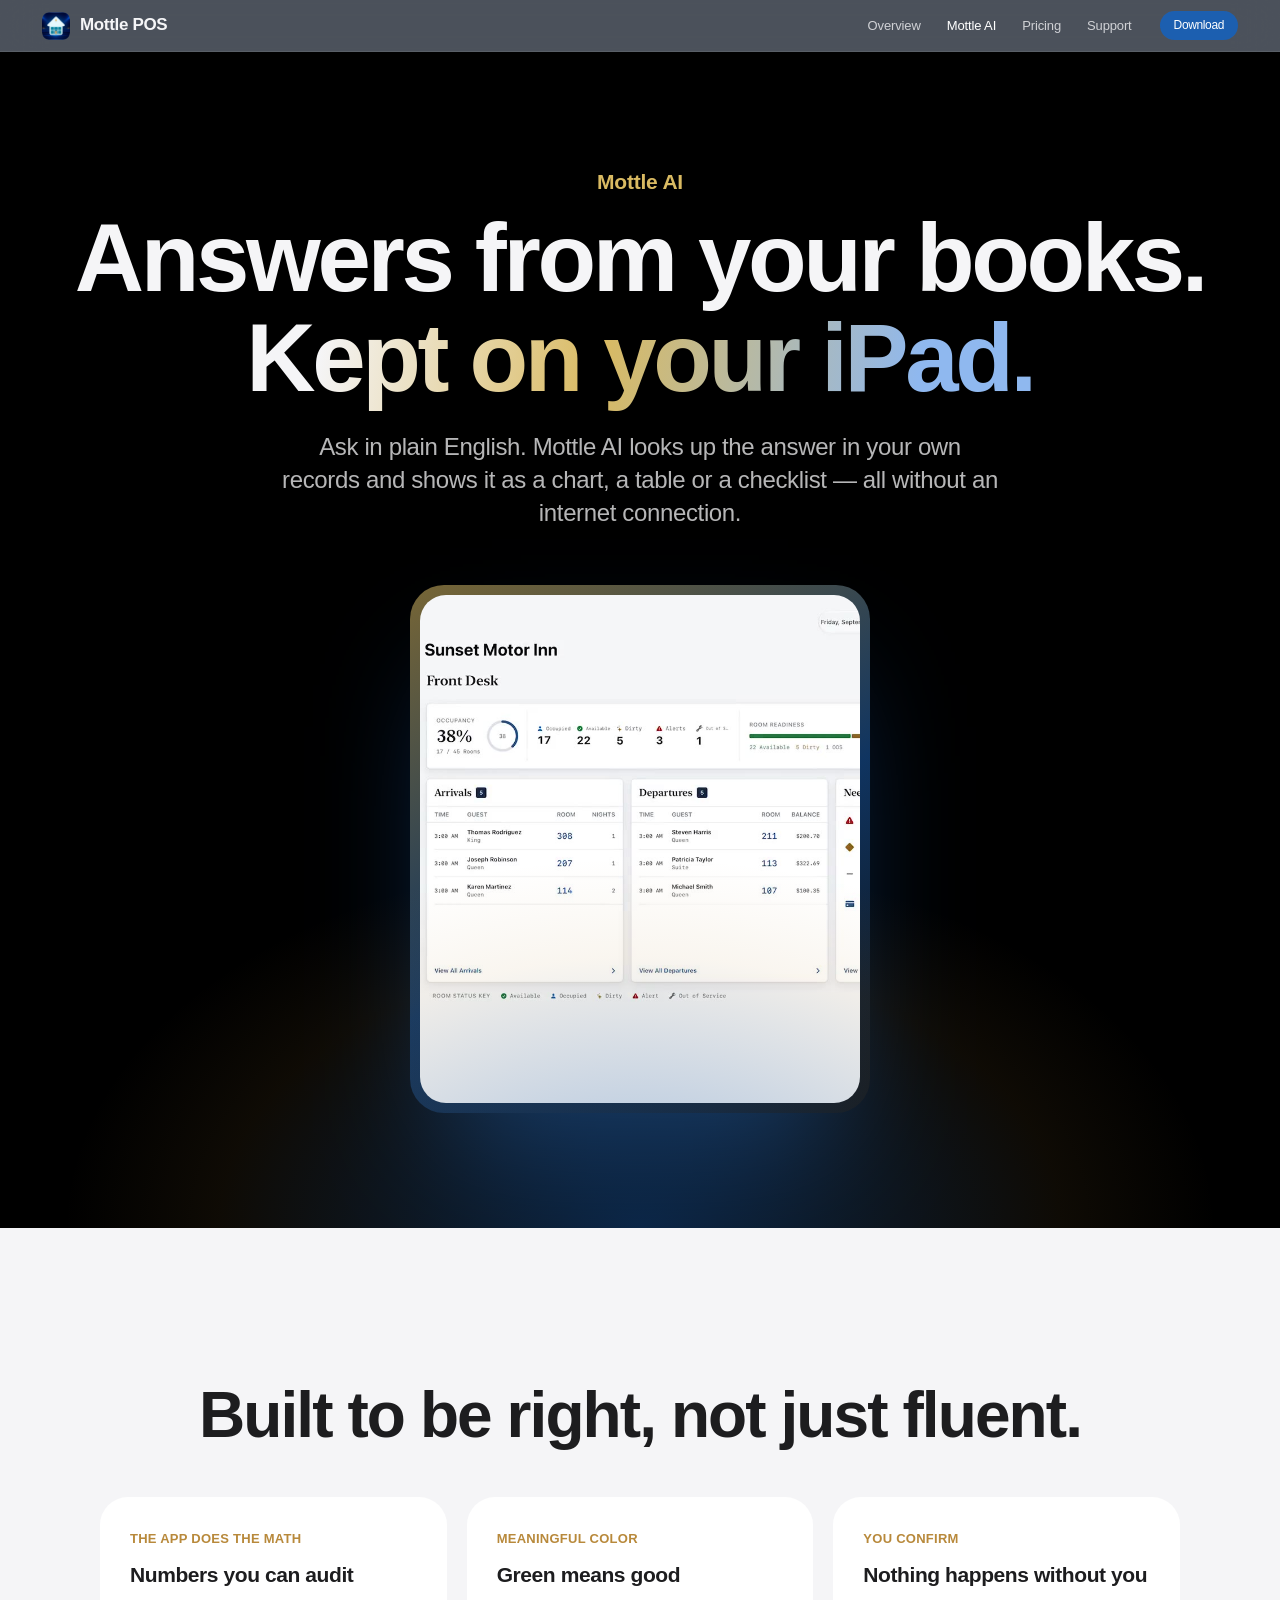
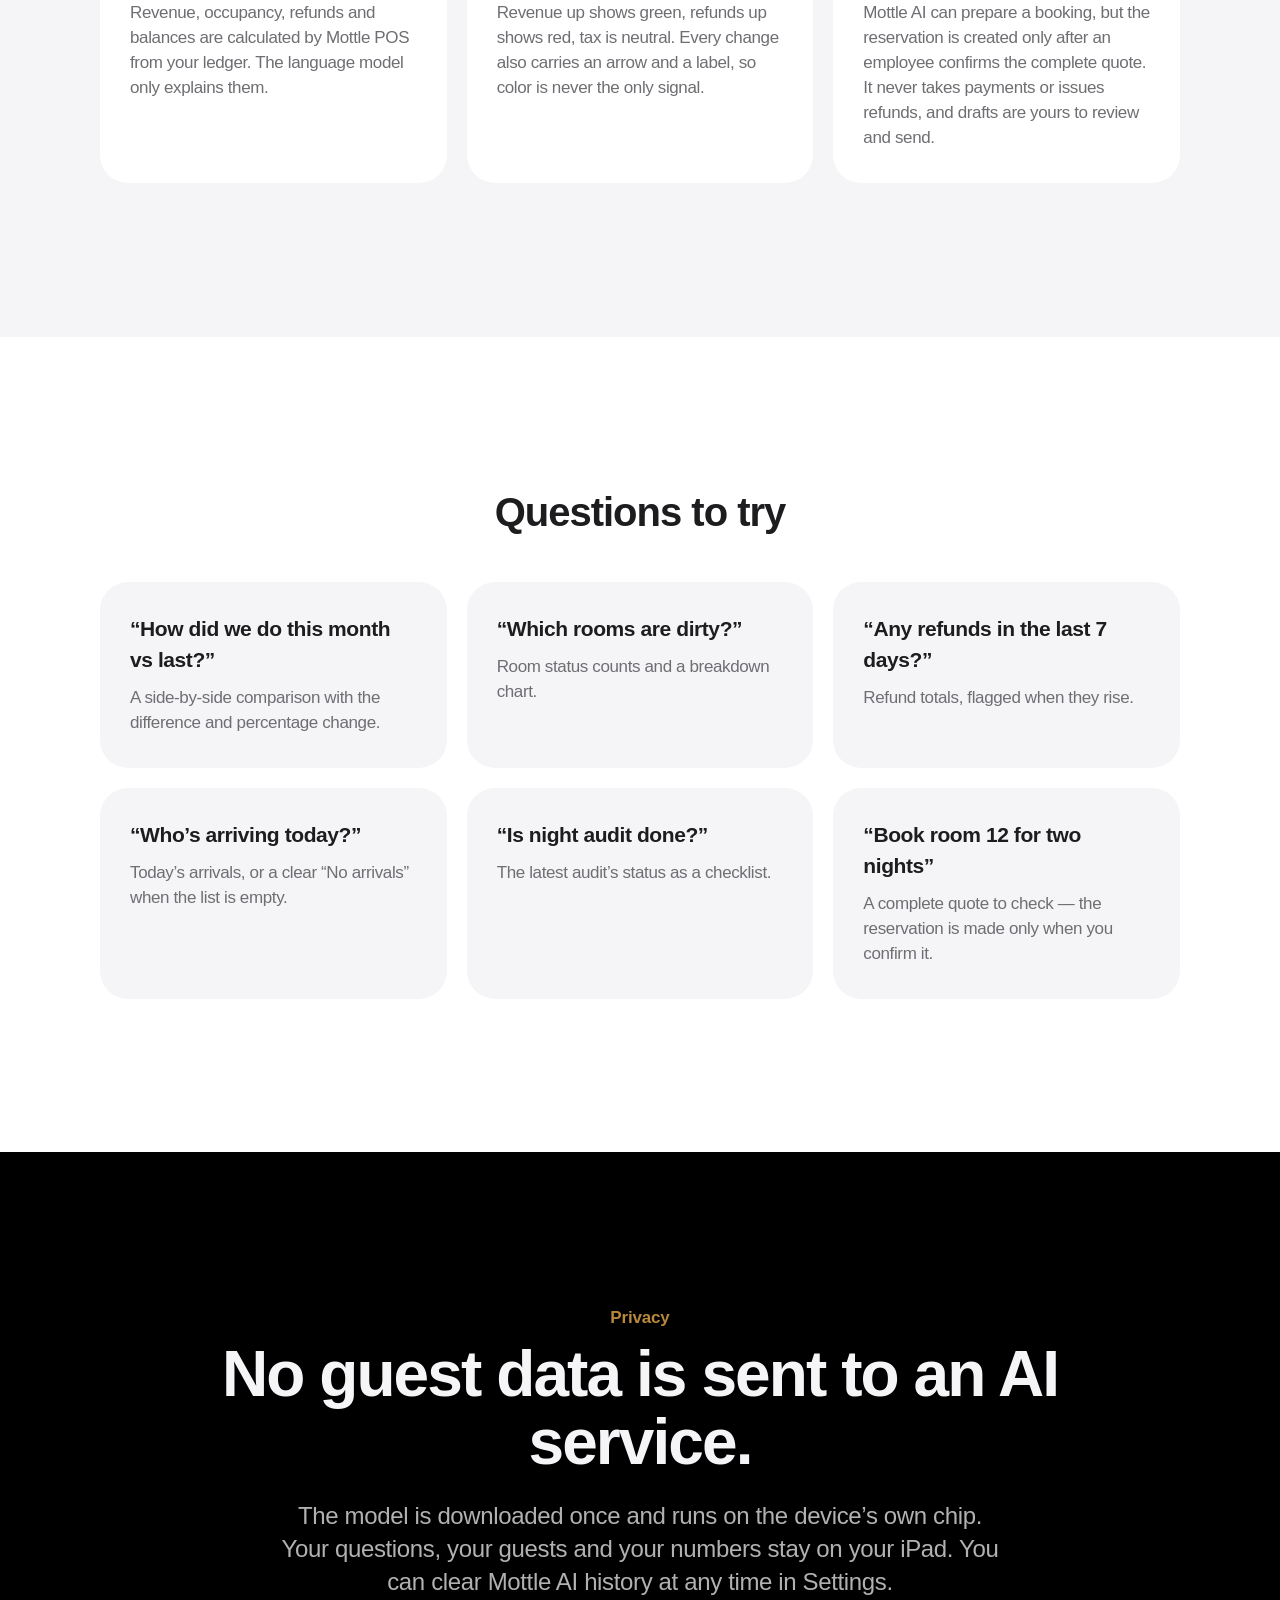
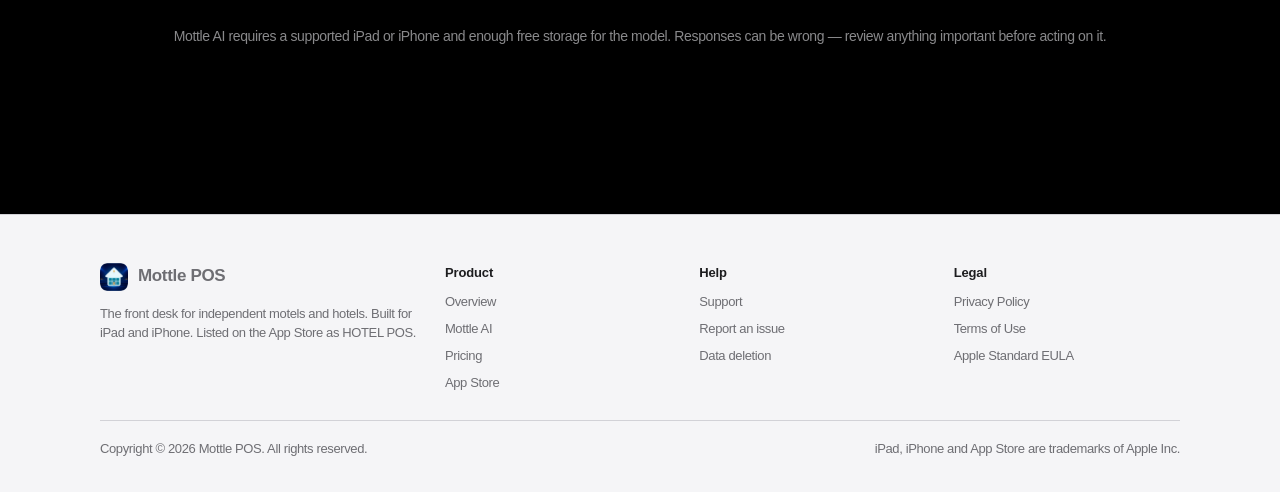
==== ai/index.html @ c990b96b "Mottle POS website" ====
<!doctype html>
<html lang="en">
<head>
  <meta charset="utf-8">
  <meta name="viewport" content="width=device-width, initial-scale=1, viewport-fit=cover">
  <title>Mottle AI — Mottle POS</title>
  <meta name="description" content="Ask your motel anything. Mottle AI runs on your device, uses your own records, and never sends guest data to an AI service.">
  <meta name="theme-color" content="#000000">
  <meta property="og:type" content="website">
  <meta property="og:title" content="Mottle AI — Mottle POS">
  <meta property="og:description" content="Ask your motel anything. Mottle AI runs on your device, uses your own records, and never sends guest data to an AI service.">
  <meta property="og:image" content="../assets/ipad-preview-poster.jpg">
  <meta name="twitter:card" content="summary_large_image">
  <meta name="apple-itunes-app" content="app-id=6763669836">
  <link rel="icon" type="image/png" href="../assets/favicon-64.png">
  <link rel="apple-touch-icon" href="../assets/apple-touch-icon.png">
  <link rel="stylesheet" href="../assets/site.css">
</head>
<body>
  <a class="skip" href="#main">Skip to content</a>
  <header class="nav dark">
    <nav class="nav-inner" aria-label="Main">
      <a class="brand" href="../"><img src="../assets/app-icon-512.png" alt="" width="28" height="28">Mottle POS</a>
      <ul class="nav-links">
        <li><a href="../">Overview</a></li>
        <li><a href="../ai/" aria-current="page">Mottle AI</a></li>
        <li><a href="../pricing/">Pricing</a></li>
        <li><a href="../support/">Support</a></li>
      </ul>
      <a class="nav-cta" href="https://apps.apple.com/us/app/id6763669836" rel="noopener">Download</a>
      <button class="menu-btn" type="button" aria-label="Menu" aria-expanded="false"><span></span><span></span></button>
    </nav>
  </header>
  <main id="main">

    <section class="hero" data-dark-nav style="padding-bottom:clamp(64px,9vw,120px)">
      <p class="eyebrow reveal">Mottle AI</p>
      <h1 class="display reveal" style="--d:1">Answers from your books.<br><span class="gradient-text">Kept on your iPad.</span></h1>
      <p class="lead reveal" style="--d:2">Ask in plain English. Mottle AI looks up the answer in your own records and shows it as a chart, a table or a checklist — all without an internet connection.</p>
      <div class="ai-frame reveal scale" style="max-width:460px;margin:56px auto 0">
        <div class="screen">
          <video src="../assets/ai-demo.mp4" poster="../assets/ai-demo-poster.jpg" muted loop playsinline autoplay data-autoplay preload="metadata" aria-label="Mottle AI answering questions on iPad"></video>
        </div>
      </div>
    </section>

    <section class="section">
      <div class="container center">
        <h2 class="headline reveal">Built to be right, not just fluent.</h2>
        <div class="cards" style="text-align:left">
          <div class="card reveal"><span class="tag">THE APP DOES THE MATH</span><h3>Numbers you can audit</h3><p>Revenue, occupancy, refunds and balances are calculated by Mottle POS from your ledger. The language model only explains them.</p></div>
          <div class="card reveal" style="--d:1"><span class="tag">MEANINGFUL COLOR</span><h3>Green means good</h3><p>Revenue up shows green, refunds up shows red, tax is neutral. Every change also carries an arrow and a label, so color is never the only signal.</p></div>
          <div class="card reveal" style="--d:2"><span class="tag">YOU CONFIRM</span><h3>Nothing happens without you</h3><p>Mottle AI can prepare a booking, but the reservation is created only after an employee confirms the complete quote. It never takes payments or issues refunds, and drafts are yours to review and send.</p></div>
        </div>
      </div>
    </section>

    <section class="section white-section">
      <div class="container">
        <div class="center"><h2 class="title reveal">Questions to try</h2></div>
        <div class="cards">
          <div class="card reveal" style="background:var(--bg)"><h3>“How did we do this month vs last?”</h3><p>A side-by-side comparison with the difference and percentage change.</p></div>
          <div class="card reveal" style="--d:1;background:var(--bg)"><h3>“Which rooms are dirty?”</h3><p>Room status counts and a breakdown chart.</p></div>
          <div class="card reveal" style="--d:2;background:var(--bg)"><h3>“Any refunds in the last 7 days?”</h3><p>Refund totals, flagged when they rise.</p></div>
          <div class="card reveal" style="background:var(--bg)"><h3>“Who’s arriving today?”</h3><p>Today’s arrivals, or a clear “No arrivals” when the list is empty.</p></div>
          <div class="card reveal" style="--d:1;background:var(--bg)"><h3>“Is night audit done?”</h3><p>The latest audit’s status as a checklist.</p></div>
          <div class="card reveal" style="--d:2;background:var(--bg)"><h3>“Book room 12 for two nights”</h3><p>A complete quote to check — the reservation is made only when you confirm it.</p></div>
        </div>
      </div>
    </section>

    <section class="section dark-section statement center" data-dark-nav>
      <div class="container">
        <p class="eyebrow reveal">Privacy</p>
        <h2 class="headline reveal" style="--d:1">No guest data is sent to an AI service.</h2>
        <p class="lead reveal" style="--d:2;max-width:720px;margin:22px auto 0">The model is downloaded once and runs on the device’s own chip. Your questions, your guests and your numbers stay on your iPad. You can clear Mottle AI history at any time in Settings.</p>
        <p class="small muted reveal" style="--d:3;margin-top:28px">Mottle AI requires a supported iPad or iPhone and enough free storage for the model. Responses can be wrong — review anything important before acting on it.</p>
      </div>
    </section>

  </main>
  <footer class="footer">
    <div class="footer-inner">
      <div class="footer-cols">
        <div>
          <a class="brand" href="../"><img src="../assets/app-icon-512.png" alt="" width="28" height="28">Mottle POS</a>
          <p>The front desk for independent motels and hotels. Built for iPad and iPhone. Listed on the App Store as HOTEL POS.</p>
        </div>
        <div>
          <h4>Product</h4>
          <ul>
            <li><a href="../">Overview</a></li>
            <li><a href="../ai/">Mottle AI</a></li>
            <li><a href="../pricing/">Pricing</a></li>
            <li><a href="https://apps.apple.com/us/app/id6763669836" rel="noopener">App Store</a></li>
          </ul>
        </div>
        <div>
          <h4>Help</h4>
          <ul>
            <li><a href="../support/">Support</a></li>
            <li><a href="https://docs.google.com/forms/d/e/1FAIpQLSfP7oIu5GWsGP1WcWIw_g4N7ydCj4RIh4rdEXUlS_z4BDrW8g/viewform" rel="noopener">Report an issue</a></li>
            <li><a href="../data-deletion/">Data deletion</a></li>
          </ul>
        </div>
        <div>
          <h4>Legal</h4>
          <ul>
            <li><a href="../privacy-policy/">Privacy Policy</a></li>
            <li><a href="../terms-of-use/">Terms of Use</a></li>
            <li><a href="https://www.apple.com/legal/internet-services/itunes/dev/stdeula/" rel="noopener">Apple Standard EULA</a></li>
          </ul>
        </div>
      </div>
      <div class="footer-legal">
        <span>Copyright © <span data-year>2026</span> Mottle POS. All rights reserved.</span>
        <span>iPad, iPhone and App Store are trademarks of Apple Inc.</span>
      </div>
    </div>
  </footer>
  <script src="../assets/site.js" defer></script>
</body>
</html>
---- assets/site.css ----
/* Mottle POS — website styles
   Palette from the app (ColorSystem.swift): navy #10243E, gold #B8893B,
   blue #1C5FB0, off-white #F4F6F8, ink #14181B. */

:root {
  --navy: #10243e;
  --navy-2: #1c3a5e;
  --navy-deep: #07121f;
  --gold: #b8893b;
  --gold-soft: #d9ba62;
  --blue: #1c5fb0;
  --blue-bright: #4a90e2;
  --bg: #f5f5f7;
  --surface: #ffffff;
  --ink: #1d1d1f;
  --ink-2: #424245;
  --ink-3: #6e6e73;
  --line: #d2d2d7;
  --green: #216b4a;
  --red: #a33e42;
  --radius: 28px;
  --radius-sm: 18px;
  --max: 1080px;
  --wide: 1240px;
  --nav-h: 52px;
  --ease: cubic-bezier(0.22, 1, 0.36, 1);
  --font: -apple-system, BlinkMacSystemFont, "SF Pro Display", "SF Pro Text", "Inter", "Helvetica Neue", Arial, sans-serif;
  color-scheme: light;
}

*, *::before, *::after { box-sizing: border-box; }
html { -webkit-text-size-adjust: 100%; scroll-behavior: smooth; }
body {
  margin: 0;
  font-family: var(--font);
  color: var(--ink);
  background: var(--bg);
  font-size: 17px;
  line-height: 1.47;
  letter-spacing: -0.022em;
  -webkit-font-smoothing: antialiased;
  text-rendering: optimizeLegibility;
  overflow-x: hidden;
}
img, video { display: block; max-width: 100%; }
a { color: var(--blue); text-decoration: none; }
a:hover { text-decoration: underline; text-underline-offset: 3px; }
:focus-visible { outline: 3px solid var(--blue-bright); outline-offset: 3px; border-radius: 6px; }

.skip {
  position: absolute; left: 16px; top: -60px; z-index: 100;
  background: var(--ink); color: #fff; padding: 10px 16px; border-radius: 10px;
}
.skip:focus { top: 12px; }

/* ---------- Navigation ---------- */
.nav {
  position: sticky; top: 0; z-index: 50;
  height: var(--nav-h);
  background: rgba(251, 251, 253, 0.72);
  -webkit-backdrop-filter: saturate(180%) blur(20px);
  backdrop-filter: saturate(180%) blur(20px);
  border-bottom: 1px solid rgba(0, 0, 0, 0.06);
  transition: background 0.3s var(--ease);
}
.nav.dark { background: rgba(10, 18, 31, 0.72); border-bottom-color: rgba(255, 255, 255, 0.08); }
.nav-inner {
  max-width: var(--wide); height: 100%; margin: 0 auto; padding: 0 22px;
  display: flex; align-items: center; gap: 28px;
}
.brand { display: flex; align-items: center; gap: 10px; color: var(--ink); font-weight: 600; font-size: 17px; letter-spacing: -0.02em; }
.brand:hover { text-decoration: none; }
.brand img { width: 28px; height: 28px; border-radius: 7px; }
.nav.dark .brand { color: #f5f5f7; }
.nav-links { display: flex; gap: 26px; margin-left: auto; list-style: none; padding: 0; }
.nav-links a { color: var(--ink-2); font-size: 13px; letter-spacing: -0.01em; }
.nav-links a:hover, .nav-links a[aria-current="page"] { color: var(--ink); text-decoration: none; }
.nav.dark .nav-links a { color: rgba(245, 245, 247, 0.78); }
.nav.dark .nav-links a:hover, .nav.dark .nav-links a[aria-current="page"] { color: #fff; }
.nav-cta {
  font-size: 12px; font-weight: 500; color: #fff; background: var(--blue);
  padding: 6px 14px; border-radius: 980px; white-space: nowrap;
}
.nav-cta:hover { text-decoration: none; background: #1a54a0; }
.menu-btn { display: none; margin-left: auto; background: none; border: 0; padding: 8px; color: inherit; cursor: pointer; }
.menu-btn span { display: block; width: 18px; height: 1.5px; background: currentColor; margin: 5px 0; transition: transform 0.3s var(--ease), opacity 0.2s; }
.nav.dark .menu-btn { color: #f5f5f7; }

@media (max-width: 820px) {
  .menu-btn { display: block; }
  .nav-cta { display: none; }
  .nav-links {
    position: fixed; inset: var(--nav-h) 0 auto 0;
    flex-direction: column; gap: 0; margin: 0; padding: 8px 22px 24px;
    background: rgba(251, 251, 253, 0.97);
    -webkit-backdrop-filter: blur(20px); backdrop-filter: blur(20px);
    border-bottom: 1px solid var(--line);
    transform: translateY(-8px); opacity: 0; pointer-events: none;
    transition: transform 0.35s var(--ease), opacity 0.25s;
  }
  .nav.dark .nav-links { background: rgba(10, 18, 31, 0.97); border-bottom-color: rgba(255,255,255,0.1); }
  .nav-links a { display: block; font-size: 22px; font-weight: 600; padding: 12px 0; color: var(--ink); }
  .nav.dark .nav-links a { color: #f5f5f7; }
  .nav.open .nav-links { transform: none; opacity: 1; pointer-events: auto; }
  .nav.open .menu-btn span:first-child { transform: translateY(3.25px) rotate(45deg); }
  .nav.open .menu-btn span:last-child { transform: translateY(-3.25px) rotate(-45deg); }
}

/* ---------- Typography ---------- */
.eyebrow { font-size: 17px; font-weight: 600; letter-spacing: -0.01em; color: var(--gold); margin: 0 0 10px; }
.display {
  font-size: clamp(44px, 8vw, 96px); line-height: 1.04; font-weight: 700;
  letter-spacing: -0.035em; margin: 0;
}
.headline { font-size: clamp(34px, 5.4vw, 64px); line-height: 1.06; font-weight: 700; letter-spacing: -0.03em; margin: 0; }
.title { font-size: clamp(26px, 3.4vw, 40px); line-height: 1.1; font-weight: 700; letter-spacing: -0.025em; margin: 0; }
.lead { font-size: clamp(19px, 2.2vw, 24px); line-height: 1.38; color: var(--ink-2); font-weight: 500; letter-spacing: -0.015em; }
.muted { color: var(--ink-3); }
.small { font-size: 14px; line-height: 1.43; }
.gradient-text {
  background: linear-gradient(100deg, #f5f5f7 10%, #d9ba62 45%, #8fb8ef 85%);
  -webkit-background-clip: text; background-clip: text; color: transparent;
}
.gold-text {
  background: linear-gradient(95deg, #d9ba62, #b8893b 60%, #f0d58c);
  -webkit-background-clip: text; background-clip: text; color: transparent;
}

/* ---------- Layout ---------- */
.section { padding: clamp(80px, 12vw, 160px) 22px; position: relative; }
.container { max-width: var(--max); margin: 0 auto; }
.wide { max-width: var(--wide); margin: 0 auto; }
.center { text-align: center; }
.dark-section { background: #000; color: #f5f5f7; }
.dark-section .lead { color: rgba(245, 245, 247, 0.72); }
.dark-section .muted { color: rgba(245, 245, 247, 0.56); }
.navy-section { background: radial-gradient(120% 90% at 50% 0%, #1c3a5e 0%, #10243e 45%, #07121f 100%); color: #f5f5f7; }
.navy-section .lead { color: rgba(245, 245, 247, 0.74); }
.white-section { background: var(--surface); }

/* ---------- Buttons ---------- */
.actions { display: flex; flex-wrap: wrap; gap: 14px 28px; align-items: center; }
.center .actions, .hero .actions, .final .actions { justify-content: center; }
.btn {
  display: inline-flex; align-items: center; gap: 8px;
  font-size: 17px; font-weight: 500; padding: 12px 24px; border-radius: 980px;
  background: var(--blue); color: #fff; border: 0; cursor: pointer;
  transition: transform 0.25s var(--ease), background 0.2s;
}
.btn:hover { text-decoration: none; background: #1a54a0; transform: translateY(-1px); }
.btn.light { background: #f5f5f7; color: var(--ink); }
.btn.light:hover { background: #fff; }
.link-arrow { font-size: 17px; font-weight: 500; color: var(--blue-bright); }
.white-section .link-arrow, .light-link .link-arrow { color: var(--blue); }
.link-arrow::after { content: " ›"; }
.appstore-badge { display: inline-flex; align-items: center; gap: 10px; background: #000; color: #fff; border: 1px solid rgba(255,255,255,0.28); border-radius: 12px; padding: 8px 18px 8px 14px; transition: transform 0.25s var(--ease); }
.appstore-badge:hover { text-decoration: none; transform: translateY(-1px); }
.appstore-badge svg { width: 26px; height: 26px; }
.appstore-badge small { display: block; font-size: 11px; line-height: 1; opacity: 0.85; letter-spacing: 0; }
.appstore-badge strong { display: block; font-size: 20px; line-height: 1.1; font-weight: 600; letter-spacing: -0.02em; }

/* ---------- Hero ---------- */
.hero {
  background: #000; color: #f5f5f7; text-align: center;
  padding: clamp(64px, 9vw, 120px) 22px 0; overflow: hidden; position: relative;
}
.hero::before {
  content: ""; position: absolute; inset: auto 0 0 0; height: 70%;
  background: radial-gradient(60% 60% at 50% 100%, rgba(28, 95, 176, 0.38), rgba(184, 137, 59, 0.08) 55%, transparent 75%);
  pointer-events: none;
}
.hero .eyebrow { color: var(--gold-soft); font-size: 21px; }
.hero .lead { max-width: 720px; margin: 22px auto 34px; color: rgba(245, 245, 247, 0.74); }
.hero-device { position: relative; margin: clamp(48px, 7vw, 88px) auto 0; max-width: 1080px; perspective: 1600px; }
.hero-device .ipad {
  transform: translateY(calc((1 - var(--p, 0)) * 60px)) scale(calc(0.86 + var(--p, 0) * 0.14)) rotateX(calc((1 - var(--p, 0)) * 14deg));
  transform-origin: 50% 100%;
  transition: transform 0.08s linear;
}
.hero-note { position: relative; padding: 22px 0 46px; font-size: 12px; color: rgba(245, 245, 247, 0.48); }

/* ---------- Device frames ---------- */
.ipad {
  background: linear-gradient(145deg, #2b2b2e, #0b0b0d 60%, #1c1c1f);
  border-radius: clamp(22px, 3.2vw, 46px);
  padding: clamp(10px, 1.4vw, 18px);
  box-shadow: 0 0 0 1px rgba(255,255,255,0.07) inset, 0 50px 120px -30px rgba(0,0,0,0.65), 0 30px 60px -40px rgba(28,95,176,0.6);
}
.ipad .screen { border-radius: clamp(12px, 1.8vw, 28px); overflow: hidden; background: #0b0b0d; aspect-ratio: 4 / 3; position: relative; }
.ipad.portrait .screen { aspect-ratio: 3 / 4; }
.ipad .screen video, .ipad .screen img { width: 100%; height: 100%; object-fit: cover; }
.phone {
  background: linear-gradient(145deg, #3a3a3d, #0d0d0f 55%, #232326);
  border-radius: 54px; padding: 11px;
  box-shadow: 0 0 0 1px rgba(255,255,255,0.08) inset, 0 40px 90px -30px rgba(0,0,0,0.55);
}
.phone .screen { border-radius: 44px; overflow: hidden; aspect-ratio: 1320 / 2868; background: #fff; }
.phone .screen img { width: 100%; height: 100%; object-fit: cover; }

/* ---------- Reveal motion ---------- */
.reveal { opacity: 0; transform: translateY(32px); transition: opacity 1s var(--ease), transform 1.1s var(--ease); transition-delay: calc(var(--d, 0) * 90ms); }
.reveal.in { opacity: 1; transform: none; }
.reveal.scale { transform: scale(0.94); }
.reveal.scale.in { transform: none; }

/* ---------- Highlights strip ---------- */
.highlights { display: grid; grid-template-columns: repeat(3, 1fr); gap: 20px; margin-top: 56px; }
.highlight { background: var(--surface); border-radius: var(--radius); padding: 34px 30px; }
.highlight .icon { width: 44px; height: 44px; border-radius: 12px; display: grid; place-items: center; background: #eef3fb; color: var(--blue); margin-bottom: 18px; }
.highlight h3 { margin: 0 0 8px; font-size: 21px; letter-spacing: -0.02em; }
.highlight p { margin: 0; color: var(--ink-3); }
@media (max-width: 820px) { .highlights { grid-template-columns: 1fr; } }

/* ---------- Scroll story ---------- */
.story { display: grid; grid-template-columns: 0.9fr 1.1fr; gap: clamp(32px, 6vw, 96px); align-items: start; }
.story-steps { padding: 18vh 0; }
.story-step { min-height: 72vh; display: flex; flex-direction: column; justify-content: center; opacity: 0.28; transition: opacity 0.6s var(--ease); }
.story-step.active { opacity: 1; }
.story-step .num { font-size: 14px; font-weight: 600; color: var(--gold); letter-spacing: 0.04em; margin-bottom: 14px; }
.story-step h3 { font-size: clamp(30px, 3.6vw, 44px); line-height: 1.08; letter-spacing: -0.028em; margin: 0 0 16px; }
.story-step p { font-size: 19px; color: var(--ink-2); margin: 0; max-width: 440px; }
.story-step ul { margin: 18px 0 0; padding: 0; list-style: none; color: var(--ink-3); font-size: 15px; }
.story-step li { padding: 6px 0 6px 26px; position: relative; }
.story-step li::before { content: ""; position: absolute; left: 0; top: 12px; width: 14px; height: 8px; border-left: 2px solid var(--green); border-bottom: 2px solid var(--green); transform: rotate(-45deg); }
.story-visual { position: sticky; top: calc(var(--nav-h) + 6vh); height: 82vh; display: flex; align-items: center; justify-content: center; }
.story-visual .ipad { width: 100%; }
.story-visual .screen img { position: absolute; inset: 0; opacity: 0; transform: scale(1.03); transition: opacity 0.7s var(--ease), transform 0.9s var(--ease); }
.story-visual .screen img.active { opacity: 1; transform: none; }
.story-mobile-img { display: none; }
@media (max-width: 900px) {
  .story { grid-template-columns: 1fr; }
  .story-visual { display: none; }
  .story-steps { padding: 0; }
  .story-step { min-height: 0; opacity: 1; padding: 36px 0; }
  .story-mobile-img { display: block; margin-top: 26px; }
  .story-mobile-img .ipad { max-width: 560px; }
}

/* ---------- Big statement ---------- */
.statement .headline { max-width: 900px; margin: 0 auto; }
.stat-row { display: grid; grid-template-columns: repeat(3, 1fr); gap: 20px; margin-top: 64px; text-align: left; }
.stat { border-top: 1px solid rgba(255,255,255,0.16); padding-top: 22px; }
.stat strong { display: block; font-size: clamp(34px, 4.4vw, 56px); line-height: 1; letter-spacing: -0.035em; margin-bottom: 12px; }
.stat span { color: rgba(245, 245, 247, 0.66); font-size: 16px; }
@media (max-width: 820px) { .stat-row { grid-template-columns: 1fr; } }

/* ---------- Mottle AI ---------- */
.ai-grid { display: grid; grid-template-columns: 1fr 1fr; gap: clamp(40px, 7vw, 100px); align-items: center; margin-top: 72px; }
.ai-frame { border-radius: 34px; padding: 10px; background: linear-gradient(150deg, rgba(217,186,98,0.55), rgba(28,95,176,0.55) 55%, rgba(255,255,255,0.06)); box-shadow: 0 60px 120px -40px rgba(28, 95, 176, 0.55); }
.ai-frame .screen { border-radius: 26px; overflow: hidden; background: #f4f6f8; aspect-ratio: 780 / 900; }
.ai-frame video, .ai-frame img { width: 100%; height: 100%; object-fit: cover; }
.chat { display: grid; gap: 14px; }
.bubble { max-width: 88%; padding: 14px 18px; border-radius: 22px; font-size: 17px; line-height: 1.38; }
.bubble.ask { justify-self: end; background: var(--blue); color: #fff; border-bottom-right-radius: 6px; }
.bubble.answer { background: rgba(255,255,255,0.08); border: 1px solid rgba(255,255,255,0.12); color: #f5f5f7; border-bottom-left-radius: 6px; }
.bubble.answer b { color: var(--gold-soft); font-weight: 600; }
.ai-points { margin: 40px 0 0; padding: 0; list-style: none; display: grid; gap: 18px; }
.ai-points li { display: grid; grid-template-columns: 28px 1fr; gap: 14px; color: rgba(245,245,247,0.78); }
.ai-points svg { width: 24px; height: 24px; color: var(--gold-soft); margin-top: 2px; }
.ai-points strong { color: #fff; display: block; font-weight: 600; }
@media (max-width: 900px) { .ai-grid { grid-template-columns: 1fr; } .ai-frame { max-width: 460px; margin: 0 auto; } }

/* ---------- iPhone fan ---------- */
.phones { display: flex; justify-content: center; align-items: flex-end; gap: 0; margin-top: 72px; height: clamp(420px, 56vw, 640px); }
.phones .phone { width: clamp(170px, 23vw, 290px); transition: transform 0.1s linear; }
.phones .phone:nth-child(1) { transform: translateX(calc(var(--f, 1) * 38%)) rotate(calc(var(--f, 1) * -9deg)) scale(0.9); z-index: 1; }
.phones .phone:nth-child(2) { z-index: 2; margin: 0 -6%; }
.phones .phone:nth-child(3) { transform: translateX(calc(var(--f, 1) * -38%)) rotate(calc(var(--f, 1) * 9deg)) scale(0.9); z-index: 1; }

/* ---------- Film ---------- */
.film { position: relative; border-radius: var(--radius); overflow: hidden; background: #000; aspect-ratio: 16 / 9; box-shadow: 0 50px 100px -40px rgba(0,0,0,0.5); }
.film video { width: 100%; height: 100%; object-fit: cover; }
.film-toggle {
  position: absolute; right: 18px; bottom: 18px; width: 44px; height: 44px; border-radius: 50%;
  border: 0; cursor: pointer; display: grid; place-items: center; color: #fff;
  background: rgba(30, 30, 32, 0.6); -webkit-backdrop-filter: blur(12px); backdrop-filter: blur(12px);
}
.film-toggle svg { width: 18px; height: 18px; }

/* ---------- Pricing ---------- */
.plans { display: grid; grid-template-columns: 1fr 1fr; gap: 22px; margin-top: 56px; text-align: left; }
.plan { background: var(--surface); border-radius: var(--radius); padding: 40px 36px; display: flex; flex-direction: column; box-shadow: 0 1px 0 rgba(0,0,0,0.03); }
.plan.featured { background: linear-gradient(160deg, #10243e, #07121f); color: #f5f5f7; position: relative; overflow: hidden; }
.plan.featured::after { content: ""; position: absolute; inset: -40% -30% auto auto; width: 70%; height: 80%; background: radial-gradient(circle, rgba(217,186,98,0.25), transparent 65%); }
.plan h3 { margin: 0; font-size: 24px; letter-spacing: -0.02em; }
.plan .price { font-size: 56px; font-weight: 700; letter-spacing: -0.04em; margin: 18px 0 4px; line-height: 1; }
.plan .price small { font-size: 19px; font-weight: 500; letter-spacing: -0.01em; color: var(--ink-3); }
.plan.featured .price small, .plan.featured .muted { color: rgba(245,245,247,0.62); }
.plan ul { list-style: none; padding: 0; margin: 26px 0 30px; display: grid; gap: 12px; flex: 1; }
.plan li { padding-left: 26px; position: relative; }
.plan li::before { content: ""; position: absolute; left: 2px; top: 8px; width: 12px; height: 7px; border-left: 2px solid var(--green); border-bottom: 2px solid var(--green); transform: rotate(-45deg); }
.plan.featured li::before { border-color: var(--gold-soft); }
.badge { display: inline-block; font-size: 12px; font-weight: 600; letter-spacing: 0.02em; color: var(--navy); background: var(--gold-soft); padding: 4px 10px; border-radius: 980px; margin-bottom: 14px; align-self: flex-start; }
@media (max-width: 820px) { .plans { grid-template-columns: 1fr; } }

/* ---------- Cards ---------- */
.cards { display: grid; grid-template-columns: repeat(3, 1fr); gap: 20px; margin-top: 48px; }
.card { background: var(--surface); border-radius: var(--radius); padding: 32px 30px; }
.card h3 { margin: 0 0 10px; font-size: 21px; letter-spacing: -0.02em; }
.card p { margin: 0; color: var(--ink-3); }
.card .tag { font-size: 13px; font-weight: 600; color: var(--gold); margin-bottom: 12px; display: block; letter-spacing: 0.02em; }
.dark-section .card, .navy-section .card { background: rgba(255,255,255,0.06); border: 1px solid rgba(255,255,255,0.1); }
.dark-section .card p, .navy-section .card p { color: rgba(245,245,247,0.68); }
@media (max-width: 900px) { .cards { grid-template-columns: 1fr; } }

/* ---------- Final CTA ---------- */
.final { text-align: center; }
.final .app-icon { width: 112px; height: 112px; border-radius: 26px; margin: 0 auto 28px; box-shadow: 0 24px 50px -18px rgba(28, 95, 176, 0.6); }

/* ---------- Document pages ---------- */
.page-hero { padding: clamp(72px, 10vw, 128px) 22px clamp(40px, 6vw, 72px); text-align: center; }
.page-hero .lead { max-width: 720px; margin: 20px auto 0; }
.doc { max-width: 760px; margin: 0 auto; padding: 0 22px clamp(80px, 10vw, 140px); }
.doc .updated { font-size: 14px; color: var(--ink-3); margin-bottom: 36px; }
.doc section { background: var(--surface); border-radius: var(--radius-sm); padding: 30px 32px; margin-bottom: 16px; }
.doc h2 { font-size: 24px; letter-spacing: -0.02em; margin: 0 0 12px; }
.doc p, .doc li { color: var(--ink-2); font-size: 17px; }
.doc p:last-child { margin-bottom: 0; }
.doc ul { padding-left: 20px; margin: 10px 0 0; }
.doc li { margin: 6px 0; }
.toc { display: flex; flex-wrap: wrap; gap: 10px; justify-content: center; margin-top: 30px; }
.toc a { font-size: 14px; padding: 7px 14px; border-radius: 980px; background: var(--surface); color: var(--ink-2); }
.toc a:hover { text-decoration: none; color: var(--ink); }

.help-grid { display: grid; grid-template-columns: repeat(2, 1fr); gap: 20px; max-width: var(--max); margin: 0 auto; }
.help-card { background: var(--surface); border-radius: var(--radius); padding: 34px 32px; display: flex; flex-direction: column; }
.help-card.primary { background: linear-gradient(160deg, #10243e, #07121f); color: #f5f5f7; grid-column: span 2; }
.help-card.primary p { color: rgba(245,245,247,0.74); }
.help-card h2 { margin: 0 0 10px; font-size: 26px; letter-spacing: -0.02em; }
.help-card p { color: var(--ink-2); margin: 0 0 18px; }
.help-card .actions { margin-top: auto; }
@media (max-width: 820px) { .help-grid { grid-template-columns: 1fr; } .help-card.primary { grid-column: auto; } }

details.faq { background: var(--surface); border-radius: var(--radius-sm); padding: 22px 26px; margin-bottom: 12px; }
details.faq summary { cursor: pointer; font-size: 19px; font-weight: 600; letter-spacing: -0.015em; list-style: none; display: flex; justify-content: space-between; gap: 16px; }
details.faq summary::-webkit-details-marker { display: none; }
details.faq summary::after { content: "+"; color: var(--blue); font-weight: 400; font-size: 26px; line-height: 0.8; transition: transform 0.3s var(--ease); }
details.faq[open] summary::after { transform: rotate(45deg); }
details.faq p { color: var(--ink-2); margin: 14px 0 0; }

/* ---------- Footer ---------- */
.footer { background: #f5f5f7; border-top: 1px solid var(--line); padding: 48px 22px 34px; font-size: 13px; color: var(--ink-3); }
.footer-inner { max-width: var(--max); margin: 0 auto; }
.footer-cols { display: grid; grid-template-columns: 1.4fr 1fr 1fr 1fr; gap: 28px; padding-bottom: 28px; border-bottom: 1px solid var(--line); }
.footer h4 { margin: 0 0 10px; font-size: 13px; font-weight: 600; color: var(--ink); letter-spacing: -0.01em; }
.footer ul { list-style: none; padding: 0; margin: 0; display: grid; gap: 8px; }
.footer a { color: var(--ink-3); }
.footer a:hover { color: var(--ink); }
.footer .brand { margin-bottom: 10px; }
.footer-legal { display: flex; flex-wrap: wrap; justify-content: space-between; gap: 12px; padding-top: 18px; }
@media (max-width: 820px) { .footer-cols { grid-template-columns: 1fr 1fr; } }

/* ---------- Reduced motion ---------- */
@media (prefers-reduced-motion: reduce) {
  html { scroll-behavior: auto; }
  .reveal, .reveal.scale { opacity: 1; transform: none; transition: none; }
  .hero-device .ipad, .phones .phone { transform: none !important; }
  .phones .phone:nth-child(2) { margin: 0 -2%; }
  .story-visual .screen img { transition: none; }
}
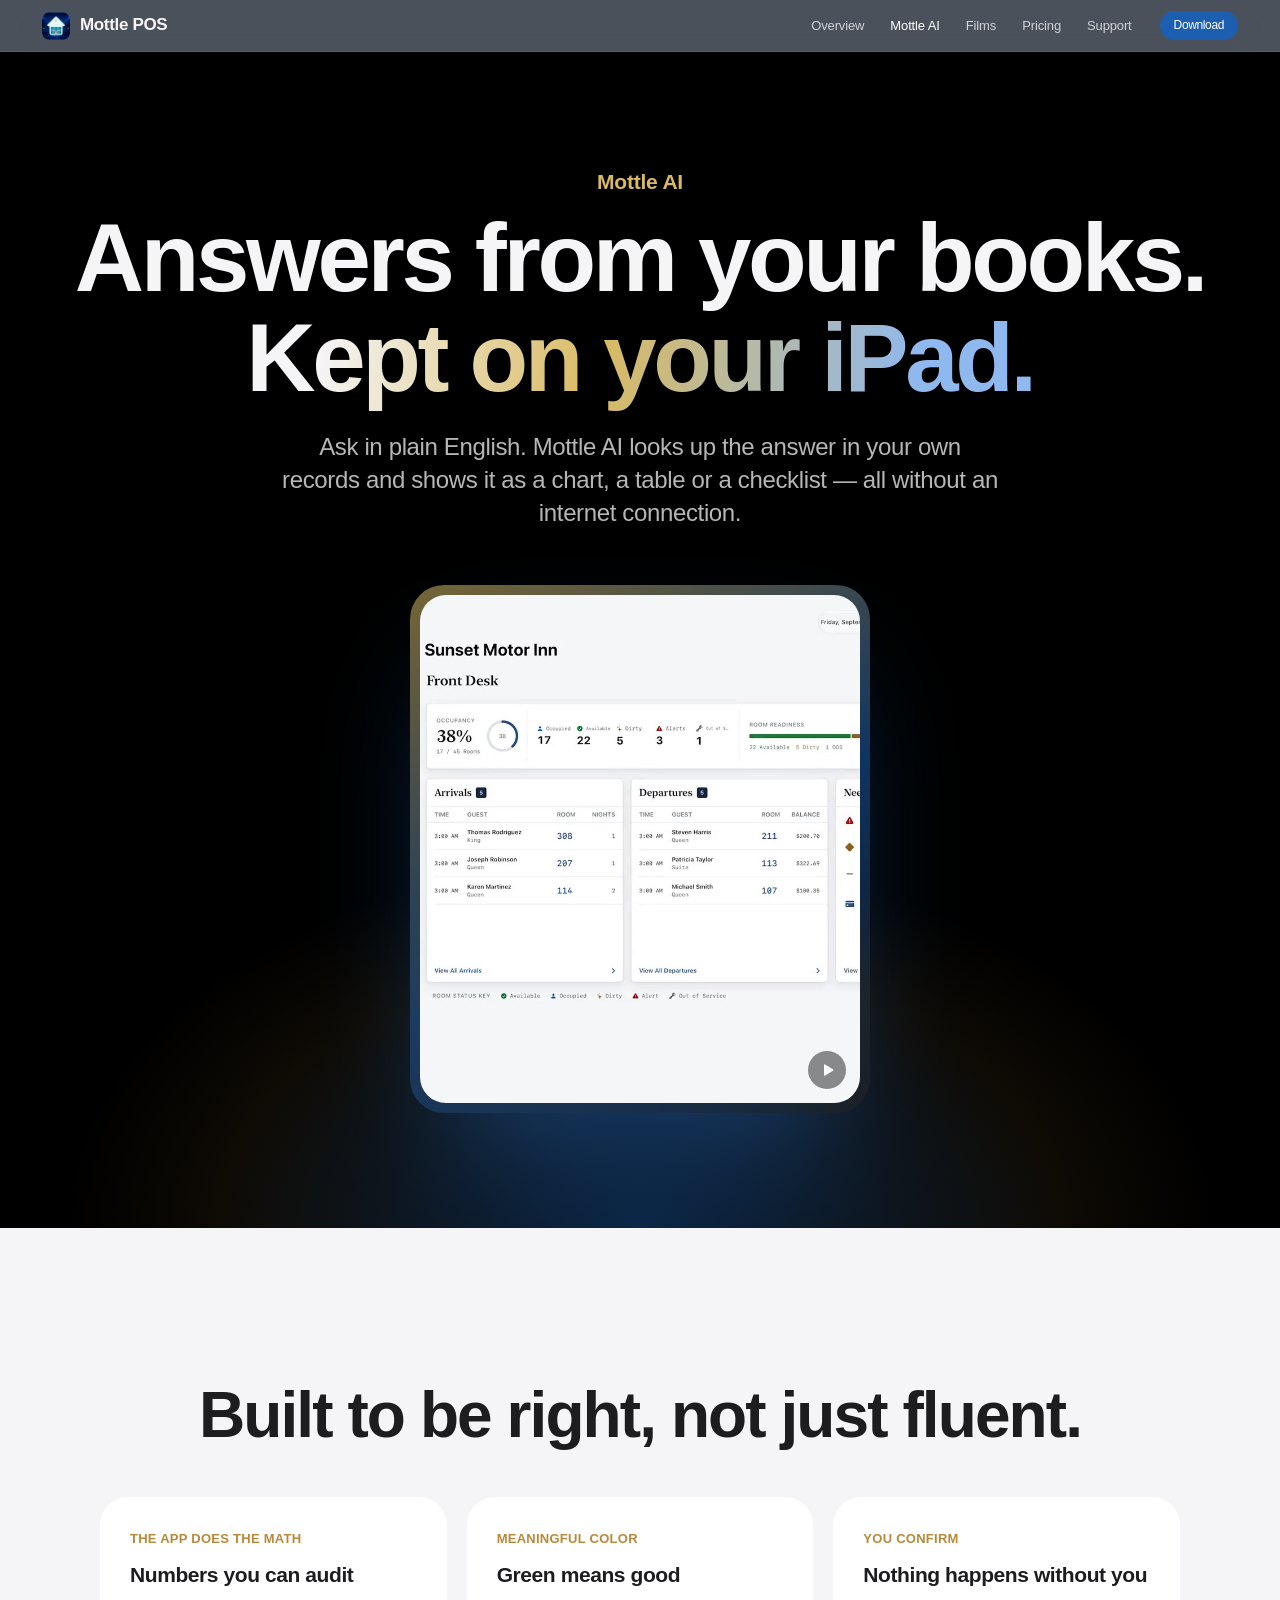
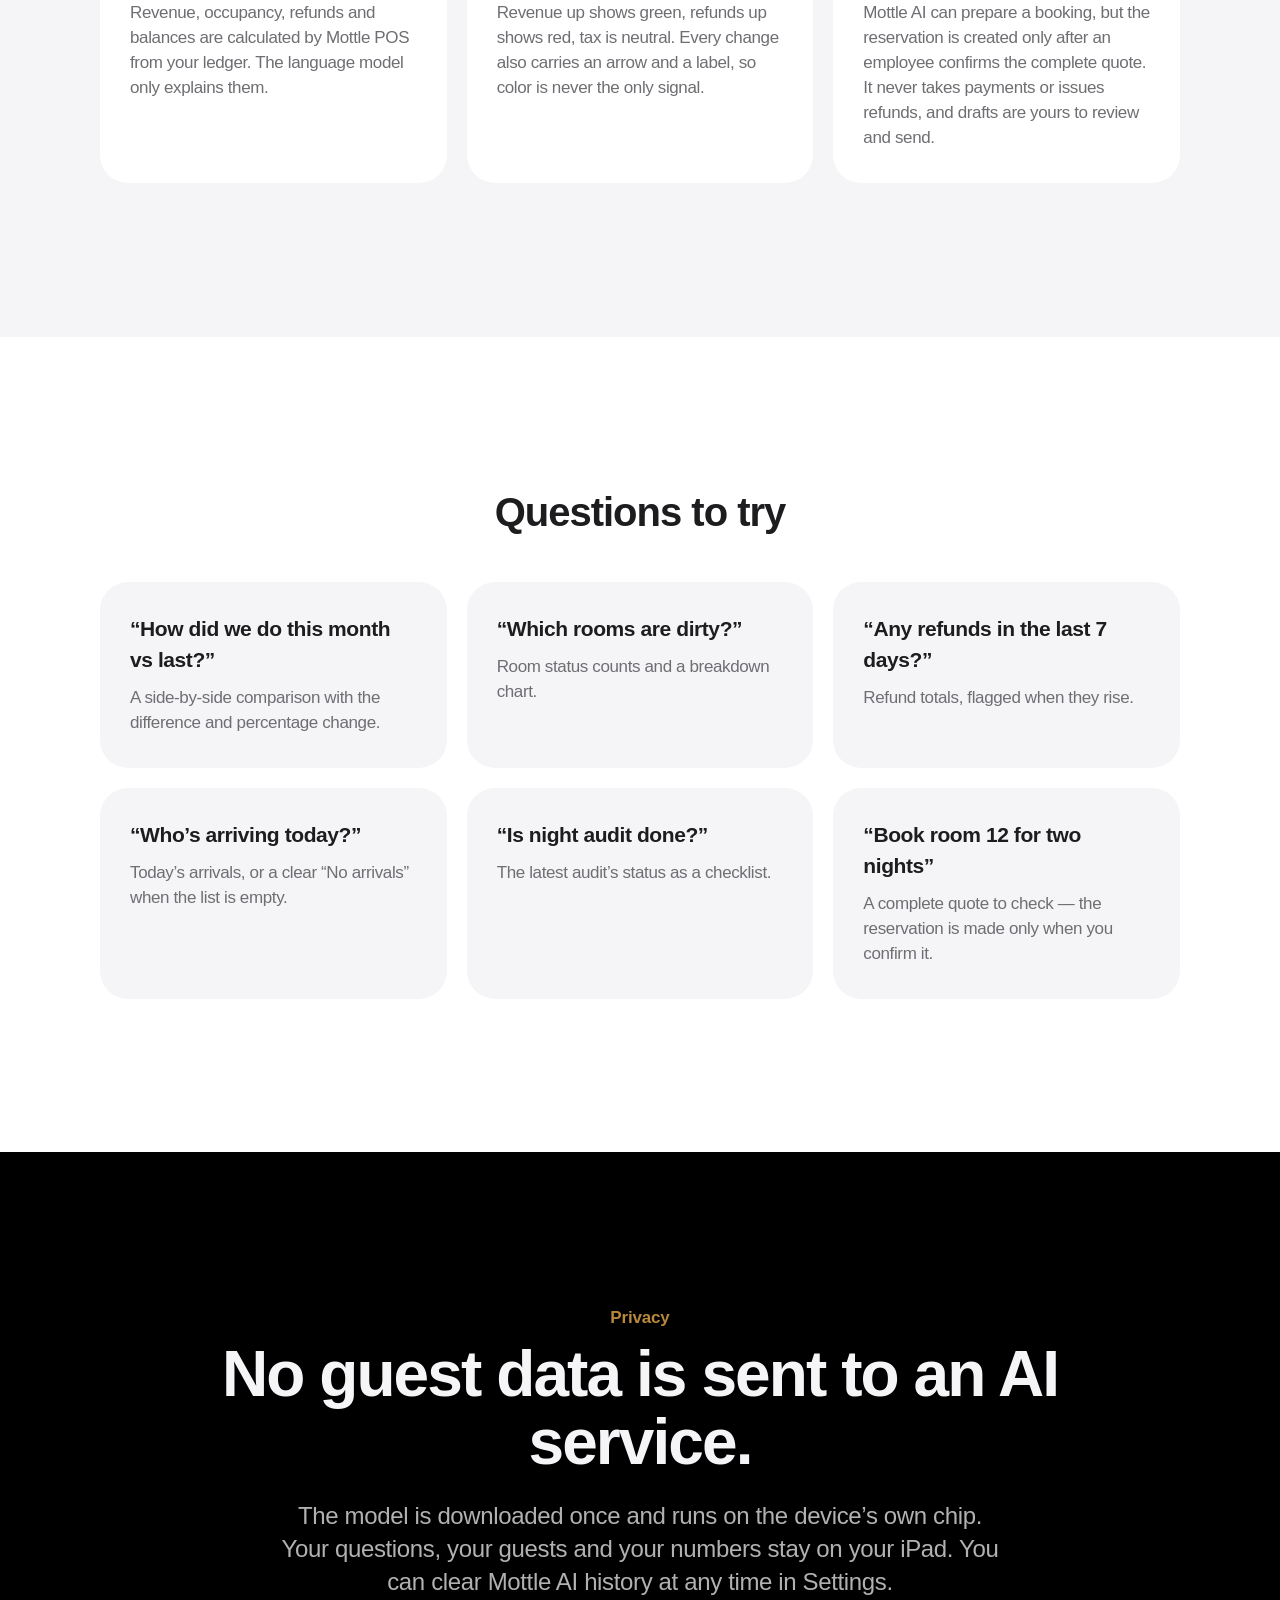
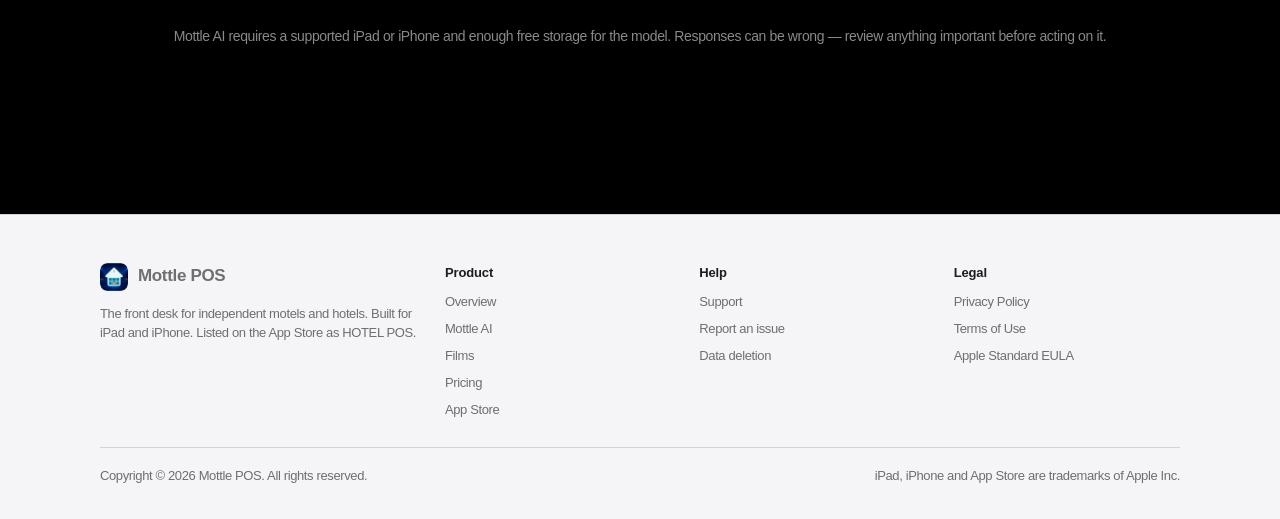
==== commit 229b3268: "Add four marketing films, a Films page, and site performance fixes Films (assets/films, built from m" ====
--- a/ai/index.html
+++ b/ai/index.html
@@ -9,21 +9,26 @@
   <meta property="og:type" content="website">
   <meta property="og:title" content="Mottle AI — Mottle POS">
   <meta property="og:description" content="Ask your motel anything. Mottle AI runs on your device, uses your own records, and never sends guest data to an AI service.">
-  <meta property="og:image" content="../assets/ipad-preview-poster.jpg">
+  <meta property="og:url" content="https://harsh220601.github.io/mottle-pos/ai/">
+  <meta property="og:image" content="https://harsh220601.github.io/mottle-pos/assets/ipad-preview-poster.jpg">
   <meta name="twitter:card" content="summary_large_image">
+  <meta name="twitter:image" content="https://harsh220601.github.io/mottle-pos/assets/ipad-preview-poster.jpg">
+  <link rel="canonical" href="https://harsh220601.github.io/mottle-pos/ai/">
   <meta name="apple-itunes-app" content="app-id=6763669836">
   <link rel="icon" type="image/png" href="../assets/favicon-64.png">
   <link rel="apple-touch-icon" href="../assets/apple-touch-icon.png">
   <link rel="stylesheet" href="../assets/site.css">
+  <script>document.documentElement.classList.add('js')</script>
 </head>
 <body>
   <a class="skip" href="#main">Skip to content</a>
   <header class="nav dark">
     <nav class="nav-inner" aria-label="Main">
-      <a class="brand" href="../"><img src="../assets/app-icon-512.png" alt="" width="28" height="28">Mottle POS</a>
+      <a class="brand" href="../"><img src="../assets/app-icon-128.png" alt="" width="28" height="28">Mottle POS</a>
       <ul class="nav-links">
         <li><a href="../">Overview</a></li>
         <li><a href="../ai/" aria-current="page">Mottle AI</a></li>
+        <li><a href="../films/">Films</a></li>
         <li><a href="../pricing/">Pricing</a></li>
         <li><a href="../support/">Support</a></li>
       </ul>
@@ -40,6 +45,7 @@
       <div class="ai-frame reveal scale" style="max-width:460px;margin:56px auto 0">
         <div class="screen">
           <video src="../assets/ai-demo.mp4" poster="../assets/ai-demo-poster.jpg" muted loop playsinline autoplay data-autoplay preload="metadata" aria-label="Mottle AI answering questions on iPad"></video>
+          <button class="film-toggle" type="button" aria-label="Pause video"></button>
         </div>
       </div>
     </section>
@@ -83,7 +89,7 @@
     <div class="footer-inner">
       <div class="footer-cols">
         <div>
-          <a class="brand" href="../"><img src="../assets/app-icon-512.png" alt="" width="28" height="28">Mottle POS</a>
+          <a class="brand" href="../"><img src="../assets/app-icon-128.png" alt="" width="28" height="28">Mottle POS</a>
           <p>The front desk for independent motels and hotels. Built for iPad and iPhone. Listed on the App Store as HOTEL POS.</p>
         </div>
         <div>
@@ -91,6 +97,7 @@
           <ul>
             <li><a href="../">Overview</a></li>
             <li><a href="../ai/">Mottle AI</a></li>
+            <li><a href="../films/">Films</a></li>
             <li><a href="../pricing/">Pricing</a></li>
             <li><a href="https://apps.apple.com/us/app/id6763669836" rel="noopener">App Store</a></li>
           </ul>
@@ -99,7 +106,7 @@
           <h4>Help</h4>
           <ul>
             <li><a href="../support/">Support</a></li>
-            <li><a href="https://docs.google.com/forms/d/e/1FAIpQLSfP7oIu5GWsGP1WcWIw_g4N7ydCj4RIh4rdEXUlS_z4BDrW8g/viewform" rel="noopener">Report an issue</a></li>
+            <li><a href="../support/#contact">Report an issue</a></li>
             <li><a href="../data-deletion/">Data deletion</a></li>
           </ul>
         </div>
--- a/assets/site.css
+++ b/assets/site.css
@@ -198,10 +198,11 @@
 .phone .screen img { width: 100%; height: 100%; object-fit: cover; }
 
 /* ---------- Reveal motion ---------- */
-.reveal { opacity: 0; transform: translateY(32px); transition: opacity 1s var(--ease), transform 1.1s var(--ease); transition-delay: calc(var(--d, 0) * 90ms); }
-.reveal.in { opacity: 1; transform: none; }
-.reveal.scale { transform: scale(0.94); }
-.reveal.scale.in { transform: none; }
+/* Hidden only once JS is known to run, so content never stays invisible without it. */
+.js .reveal { opacity: 0; transform: translateY(32px); transition: opacity 1s var(--ease), transform 1.1s var(--ease); transition-delay: calc(var(--d, 0) * 90ms); }
+.js .reveal.in { opacity: 1; transform: none; }
+.js .reveal.scale { transform: scale(0.94); }
+.js .reveal.scale.in { transform: none; }
 
 /* ---------- Highlights strip ---------- */
 .highlights { display: grid; grid-template-columns: repeat(3, 1fr); gap: 20px; margin-top: 56px; }
@@ -247,7 +248,7 @@
 /* ---------- Mottle AI ---------- */
 .ai-grid { display: grid; grid-template-columns: 1fr 1fr; gap: clamp(40px, 7vw, 100px); align-items: center; margin-top: 72px; }
 .ai-frame { border-radius: 34px; padding: 10px; background: linear-gradient(150deg, rgba(217,186,98,0.55), rgba(28,95,176,0.55) 55%, rgba(255,255,255,0.06)); box-shadow: 0 60px 120px -40px rgba(28, 95, 176, 0.55); }
-.ai-frame .screen { border-radius: 26px; overflow: hidden; background: #f4f6f8; aspect-ratio: 780 / 900; }
+.ai-frame .screen { position: relative; border-radius: 26px; overflow: hidden; background: #f4f6f8; aspect-ratio: 780 / 900; }
 .ai-frame video, .ai-frame img { width: 100%; height: 100%; object-fit: cover; }
 .chat { display: grid; gap: 14px; }
 .bubble { max-width: 88%; padding: 14px 18px; border-radius: 22px; font-size: 17px; line-height: 1.38; }
@@ -276,6 +277,30 @@
   background: rgba(30, 30, 32, 0.6); -webkit-backdrop-filter: blur(12px); backdrop-filter: blur(12px);
 }
 .film-toggle svg { width: 18px; height: 18px; }
+.film-toggle { z-index: 2; opacity: 0.85; transition: opacity 0.2s, transform 0.2s var(--ease); }
+.film-toggle:hover { opacity: 1; transform: scale(1.06); }
+.screen .film-toggle { right: 14px; bottom: 14px; width: 38px; height: 38px; }
+
+/* ---------- Films page ---------- */
+.films-grid { display: grid; grid-template-columns: 1fr 1fr; gap: 28px; }
+.film-card { background: var(--surface); border-radius: var(--radius); overflow: hidden; display: flex; flex-direction: column; }
+.film-card:first-child { grid-column: 1 / -1; }
+.film-frame { background: #000; aspect-ratio: 16 / 9; }
+.film-frame video { width: 100%; height: 100%; object-fit: contain; background: #000; }
+.film-meta { padding: 26px 30px 30px; }
+.film-meta h3 { margin: 0 0 8px; font-size: 24px; letter-spacing: -0.02em; }
+.film-meta p { margin: 0 0 10px; color: var(--ink-2); }
+.film-card.tall { grid-column: 1 / -1; flex-direction: row; align-items: center; background: linear-gradient(160deg, #10243e, #07121f); color: #f5f5f7; }
+.film-card.tall .film-frame { aspect-ratio: 9 / 16; width: min(380px, 42%); flex: none; }
+.film-card.tall .film-meta { padding: 40px; }
+.film-card.tall .film-meta p { color: rgba(245, 245, 247, 0.72); }
+.film-card.tall .muted { color: rgba(245, 245, 247, 0.55); }
+.film-card.tall a { color: var(--blue-bright); }
+@media (max-width: 820px) {
+  .films-grid { grid-template-columns: 1fr; }
+  .film-card.tall { flex-direction: column; }
+  .film-card.tall .film-frame { width: 100%; max-width: 420px; margin: 0 auto; }
+}
 
 /* ---------- Pricing ---------- */
 .plans { display: grid; grid-template-columns: 1fr 1fr; gap: 22px; margin-top: 56px; text-align: left; }
@@ -338,6 +363,57 @@
 details.faq[open] summary::after { transform: rotate(45deg); }
 details.faq p { color: var(--ink-2); margin: 14px 0 0; }
 
+/* ---------- Support form ---------- */
+[hidden] { display: none !important; }
+.contact { max-width: 880px; margin: 72px auto 0; background: var(--surface); border-radius: var(--radius); padding: clamp(28px, 5vw, 56px); box-shadow: 0 40px 80px -50px rgba(16, 36, 62, 0.35); scroll-margin-top: calc(var(--nav-h) + 24px); }
+.contact-head { margin-bottom: 32px; }
+.contact-head .muted { margin: 8px 0 0; }
+.support-form { display: grid; gap: 26px; }
+.field { display: grid; gap: 10px; border: 0; padding: 0; margin: 0; min-width: 0; }
+.field > label, .field > legend { font-size: 15px; font-weight: 600; color: var(--ink); padding: 0; letter-spacing: -0.01em; }
+.field > legend { margin-bottom: 10px; }
+.req, .opt { font-size: 12px; font-weight: 500; margin-left: 6px; color: var(--ink-3); }
+.req { color: var(--gold); }
+.field-row { display: grid; grid-template-columns: 1.3fr 1fr; gap: 22px; }
+.field-row.three { grid-template-columns: repeat(3, 1fr); }
+@media (max-width: 720px) { .field-row, .field-row.three { grid-template-columns: 1fr; } }
+.support-form input[type=text], .support-form input[type=email], .support-form input[type=tel], .support-form textarea {
+  width: 100%; font: inherit; font-size: 17px; color: var(--ink); background: var(--bg);
+  border: 1.5px solid transparent; border-radius: 14px; padding: 14px 16px; outline: none;
+  transition: border-color 0.2s, background 0.2s, box-shadow 0.2s; -webkit-appearance: none; appearance: none;
+}
+.support-form textarea { resize: vertical; min-height: 150px; line-height: 1.45; }
+.support-form input:focus, .support-form textarea:focus { background: #fff; border-color: var(--blue); box-shadow: 0 0 0 4px rgba(28, 95, 176, 0.14); }
+.support-form ::placeholder { color: #a1a1a6; }
+.support-form .invalid { border-color: var(--red) !important; background: #fff6f6 !important; }
+.pills { display: flex; flex-wrap: wrap; gap: 10px; border-radius: 16px; }
+.pills.invalid { box-shadow: 0 0 0 2px var(--red); padding: 4px; }
+.pill { position: relative; cursor: pointer; }
+.pill input { position: absolute; opacity: 0; width: 1px; height: 1px; }
+.pill span { display: inline-block; padding: 11px 18px; border-radius: 980px; background: var(--bg); color: var(--ink-2); font-size: 15px; font-weight: 500; border: 1.5px solid transparent; transition: background 0.2s, color 0.2s, border-color 0.2s, transform 0.2s var(--ease); }
+.pill:hover span { background: #e8e8ed; }
+.pill input:checked + span { background: var(--navy); color: #fff; transform: scale(1.03); }
+.pill input:focus-visible + span { border-color: var(--blue-bright); }
+.hint { margin: 0; font-size: 13px; color: var(--ink-3); display: flex; gap: 8px; align-items: center; }
+.hint svg { width: 16px; height: 16px; flex: none; color: var(--green); }
+.hp { position: absolute; left: -9999px; width: 1px; height: 1px; overflow: hidden; }
+.form-foot { display: flex; flex-wrap: wrap; gap: 18px; align-items: center; justify-content: space-between; border-top: 1px solid var(--line); padding-top: 24px; }
+.form-foot p { margin: 0; max-width: 440px; }
+.btn.send { position: relative; padding: 14px 30px; }
+.btn.send[disabled] { opacity: 0.75; cursor: progress; transform: none; }
+.btn.send .spinner { display: none; width: 18px; height: 18px; border-radius: 50%; border: 2px solid rgba(255,255,255,0.35); border-top-color: #fff; animation: spin 0.8s linear infinite; }
+.btn.send.loading .spinner { display: inline-block; }
+@keyframes spin { to { transform: rotate(360deg); } }
+.form-error { margin: 0; color: var(--red); font-size: 15px; }
+.form-done { text-align: center; padding: 24px 0 8px; outline: none; }
+.form-done .muted { margin: 10px 0 22px; }
+.form-done .again { background: none; border: 0; cursor: pointer; font: inherit; color: var(--blue); }
+.done-check { width: 76px; height: 76px; margin: 0 auto 22px; }
+.done-check svg { width: 100%; height: 100%; fill: none; stroke: var(--green); stroke-width: 3; stroke-linecap: round; stroke-linejoin: round; }
+.done-check circle { stroke-dasharray: 151; stroke-dashoffset: 151; animation: draw 0.7s var(--ease) forwards; }
+.done-check path { stroke-dasharray: 36; stroke-dashoffset: 36; animation: draw 0.45s 0.5s var(--ease) forwards; }
+@keyframes draw { to { stroke-dashoffset: 0; } }
+
 /* ---------- Footer ---------- */
 .footer { background: #f5f5f7; border-top: 1px solid var(--line); padding: 48px 22px 34px; font-size: 13px; color: var(--ink-3); }
 .footer-inner { max-width: var(--max); margin: 0 auto; }
@@ -357,4 +433,6 @@
   .hero-device .ipad, .phones .phone { transform: none !important; }
   .phones .phone:nth-child(2) { margin: 0 -2%; }
   .story-visual .screen img { transition: none; }
-}
+  .done-check circle, .done-check path { animation: none; stroke-dashoffset: 0; }
+  .btn.send .spinner { animation-duration: 2s; }
+}
